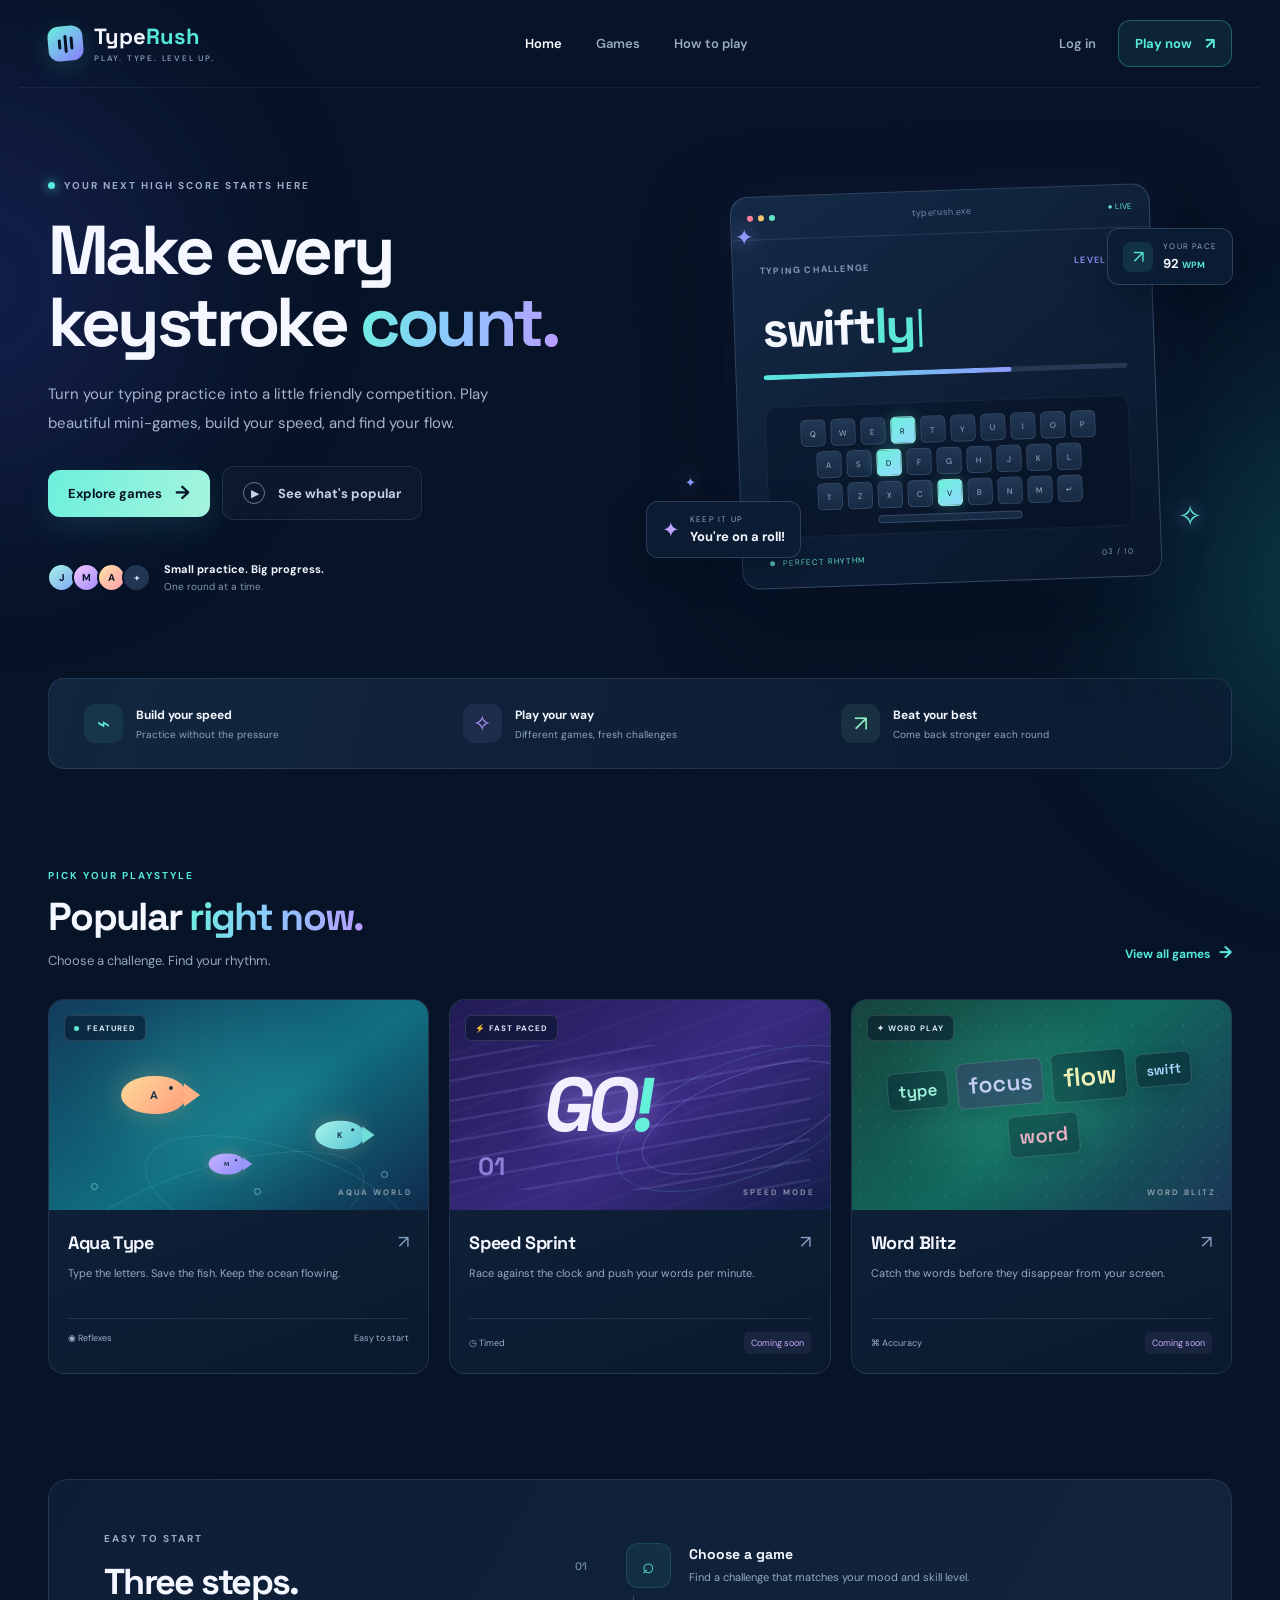
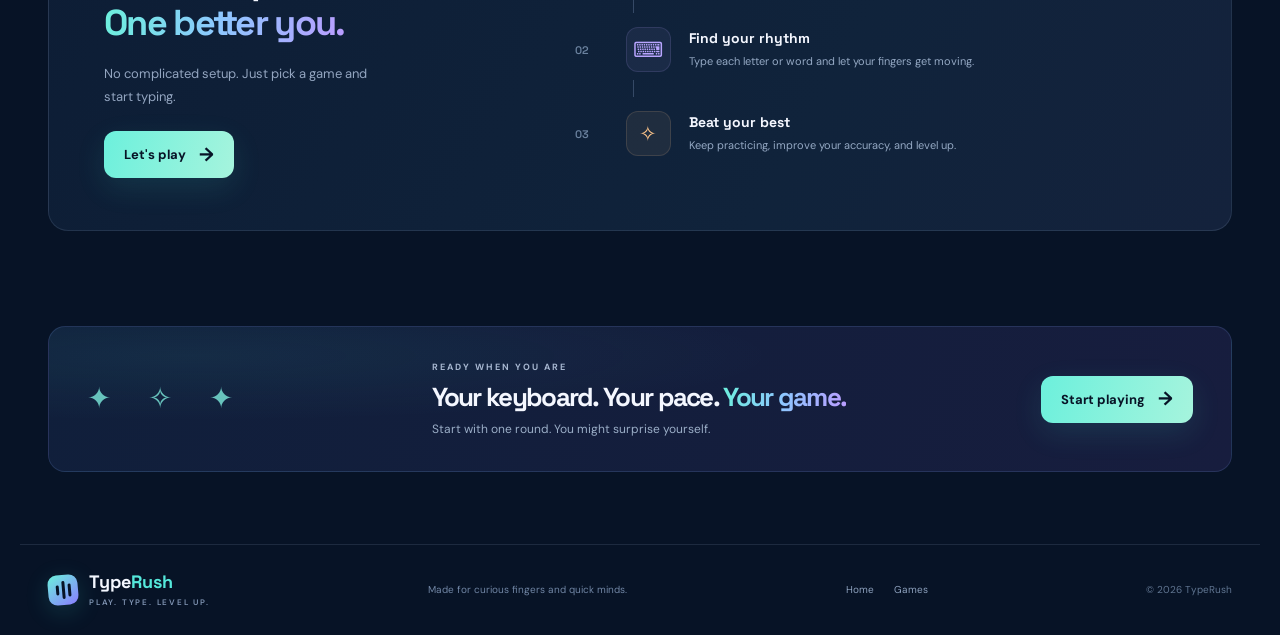
==== home.html @ 3b127569 "Add files via upload" ====
<!DOCTYPE html>
<html lang="en">
<head>
    <meta charset="UTF-8">
    <meta name="viewport" content="width=device-width, initial-scale=1.0">
    <meta name="theme-color" content="#071326">

    <title>TypeRush — Make Every Keystroke Count</title>

    <link rel="preconnect" href="https://fonts.googleapis.com">
    <link rel="preconnect" href="https://fonts.gstatic.com" crossorigin>

    <link href="https://fonts.googleapis.com/css2?family=DM+Sans:wght@400;500;600;700&family=Space+Grotesk:wght@400;500;600;700&display=swap"
          rel="stylesheet">

    <link rel="stylesheet" href="home.css">
</head>

<body>

    <div class="ambient ambient-one"></div>
    <div class="ambient ambient-two"></div>

    <!-- NAVIGATION -->
    <header class="site-header">

        <a class="brand" href="home.html">
            <span class="brand-mark">
                <span></span>
                <span></span>
                <span></span>
            </span>

            <span>
                Type<span class="brand-accent">Rush</span>
                <small>PLAY. TYPE. LEVEL UP.</small>
            </span>
        </a>

        <nav class="nav-links">
            <a class="active" href="home.html">Home</a>
            <a href="games.html">Games</a>
            <a href="#how-it-works">How to play</a>
        </nav>

        <div class="header-actions">
            <a class="login-link" href="index.html">Log in</a>

            <a class="button button-small" href="games.html">
                Play now <span>↗</span>
            </a>

            <button class="menu-toggle"
                    id="menuToggle"
                    aria-label="Toggle navigation">
                ☰
            </button>
        </div>

    </header>

    <main>

        <!-- HERO SECTION -->
        <section class="hero">

            <div class="hero-copy">

                <div class="eyebrow">
                    <span class="live-dot"></span>
                    YOUR NEXT HIGH SCORE STARTS HERE
                </div>

                <h1>
                    Make every<br>
                    keystroke <span class="gradient-text">count.</span>
                </h1>

                <p class="hero-description">
                    Turn your typing practice into a little friendly
                    competition. Play beautiful mini-games, build your
                    speed, and find your flow.
                </p>

                <div class="hero-actions">
                    <a class="button button-primary" href="games.html">
                        Explore games <span class="arrow">→</span>
                    </a>

                    <a class="button button-quiet" href="#popular">
                        <span class="play-icon">▶</span>
                        See what's popular
                    </a>
                </div>

                <div class="hero-proof">
                    <div class="avatar-stack">
                        <span>J</span>
                        <span>M</span>
                        <span>A</span>
                        <span>+</span>
                    </div>

                    <div>
                        <strong>Small practice. Big progress.</strong>
                        <small>One round at a time.</small>
                    </div>
                </div>

            </div>

            <!-- TYPING GAME PREVIEW -->
            <div class="hero-art">

                <div class="art-orbit orbit-a"></div>
                <div class="art-orbit orbit-b"></div>

                <div class="floating-chip chip-speed">
                    <span class="chip-icon">↗</span>

                    <span>
                        <small>YOUR PACE</small>
                        <strong>92 <em>WPM</em></strong>
                    </span>
                </div>

                <div class="floating-chip chip-streak">
                    <span class="streak-icon">✦</span>

                    <span>
                        <small>KEEP IT UP</small>
                        <strong>You're on a roll!</strong>
                    </span>
                </div>

                <div class="game-window">

                    <div class="window-top">
                        <div class="window-dots">
                            <i></i>
                            <i></i>
                            <i></i>
                        </div>

                        <span>typerush.exe</span>
                        <span class="window-live">● LIVE</span>
                    </div>

                    <div class="window-body">

                        <div class="mini-label">
                            TYPING CHALLENGE
                            <span>LEVEL 04</span>
                        </div>

                        <div class="mini-word">
                            swift<span>ly</span><b class="cursor"></b>
                        </div>

                        <div class="mini-progress">
                            <span></span>
                        </div>

                        <div class="keyboard">

                            <div class="key-row">
                                <span>Q</span><span>W</span><span>E</span>
                                <span class="key-lit">R</span><span>T</span>
                                <span>Y</span><span>U</span><span>I</span>
                                <span>O</span><span>P</span>
                            </div>

                            <div class="key-row indent">
                                <span>A</span><span>S</span>
                                <span class="key-lit">D</span>
                                <span>F</span><span>G</span><span>H</span>
                                <span>J</span><span>K</span><span>L</span>
                            </div>

                            <div class="key-row indent-two">
                                <span>⇧</span><span>Z</span><span>X</span>
                                <span>C</span><span class="key-lit">V</span>
                                <span>B</span><span>N</span><span>M</span>
                                <span>↵</span>
                            </div>

                            <div class="space-key"></div>

                        </div>

                        <div class="window-footer">
                            <span><i class="tiny-green"></i> PERFECT RHYTHM</span>
                            <span>03 / 10</span>
                        </div>

                    </div>
                </div>

                <div class="spark spark-one">✦</div>
                <div class="spark spark-two">✧</div>
                <div class="spark spark-three">✦</div>

            </div>

        </section>

        <!-- BENEFITS -->
        <section class="stats-strip">

            <div>
                <span class="stat-icon">⌁</span>
                <span>
                    <strong>Build your speed</strong>
                    <small>Practice without the pressure</small>
                </span>
            </div>

            <div>
                <span class="stat-icon purple">✧</span>
                <span>
                    <strong>Play your way</strong>
                    <small>Different games, fresh challenges</small>
                </span>
            </div>

            <div>
                <span class="stat-icon mint">↗</span>
                <span>
                    <strong>Beat your best</strong>
                    <small>Come back stronger each round</small>
                </span>
            </div>

        </section>

        <!-- POPULAR GAMES -->
        <section class="popular-section" id="popular">

            <div class="section-heading">

                <div>
                    <div class="eyebrow section-eyebrow">
                        PICK YOUR PLAYSTYLE
                    </div>

                    <h2>
                        Popular <span class="gradient-text">right now.</span>
                    </h2>

                    <p>Choose a challenge. Find your rhythm.</p>
                </div>

                <a class="text-link" href="games.html">
                    View all games <span>→</span>
                </a>

            </div>

            <div class="game-grid">

                <!-- AQUA TYPE -->
                <a class="game-card aqua-card" href="game.html">

                    <div class="card-art aquarium-art">

                        <span class="card-badge">
                            <i></i> FEATURED
                        </span>

                        <div class="water-glow"></div>

                        <div class="fish fish-one">
                            <b>A</b><span></span>
                        </div>

                        <div class="fish fish-two">
                            <b>K</b><span></span>
                        </div>

                        <div class="fish fish-three">
                            <b>M</b><span></span>
                        </div>

                        <div class="bubble bubble-one"></div>
                        <div class="bubble bubble-two"></div>
                        <div class="bubble bubble-three"></div>

                        <span class="art-caption">AQUA WORLD</span>

                    </div>

                    <div class="card-content">

                        <div class="card-title-row">
                            <h3>Aqua Type</h3>
                            <span class="card-arrow">↗</span>
                        </div>

                        <p>
                            Type the letters. Save the fish.
                            Keep the ocean flowing.
                        </p>

                        <div class="card-meta">
                            <span>◉ Reflexes</span>
                            <span>Easy to start</span>
                        </div>

                    </div>

                </a>

                <!-- SPEED SPRINT -->
                <a class="game-card sprint-card" href="games.html">

                    <div class="card-art sprint-art">

                        <span class="card-badge">⚡ FAST PACED</span>

                        <div class="speed-lines"></div>

                        <div class="speed-word">GO<span>!</span></div>

                        <div class="speed-ring ring-one"></div>
                        <div class="speed-ring ring-two"></div>

                        <div class="speed-number">01</div>

                        <span class="art-caption">SPEED MODE</span>

                    </div>

                    <div class="card-content">

                        <div class="card-title-row">
                            <h3>Speed Sprint</h3>
                            <span class="card-arrow">↗</span>
                        </div>

                        <p>
                            Race against the clock and push your
                            words per minute.
                        </p>

                        <div class="card-meta">
                            <span>◷ Timed</span>
                            <span class="coming-soon">Coming soon</span>
                        </div>

                    </div>

                </a>

                <!-- WORD BLITZ -->
                <a class="game-card word-card" href="games.html">

                    <div class="card-art word-art">

                        <span class="card-badge">✦ WORD PLAY</span>

                        <div class="word-cloud">
                            <span>type</span>
                            <span>focus</span>
                            <span>flow</span>
                            <span>swift</span>
                            <span>word</span>
                        </div>

                        <div class="word-glow"></div>

                        <span class="art-caption">WORD BLITZ</span>

                    </div>

                    <div class="card-content">

                        <div class="card-title-row">
                            <h3>Word Blitz</h3>
                            <span class="card-arrow">↗</span>
                        </div>

                        <p>
                            Catch the words before they disappear
                            from your screen.
                        </p>

                        <div class="card-meta">
                            <span>⌘ Accuracy</span>
                            <span class="coming-soon">Coming soon</span>
                        </div>

                    </div>

                </a>

            </div>

        </section>

        <!-- HOW TO PLAY -->
        <section class="how-section" id="how-it-works">

            <div class="how-intro">

                <div class="eyebrow">EASY TO START</div>

                <h2>
                    Three steps.<br>
                    <span class="gradient-text">One better you.</span>
                </h2>

                <p>
                    No complicated setup. Just pick a game
                    and start typing.
                </p>

                <a class="button button-primary" href="games.html">
                    Let's play <span class="arrow">→</span>
                </a>

            </div>

            <div class="steps">

                <div class="step">
                    <span class="step-number">01</span>
                    <div class="step-icon">⌕</div>

                    <div>
                        <h3>Choose a game</h3>
                        <p>
                            Find a challenge that matches your mood
                            and skill level.
                        </p>
                    </div>

                    <span class="step-line"></span>
                </div>

                <div class="step">
                    <span class="step-number">02</span>
                    <div class="step-icon">⌨</div>

                    <div>
                        <h3>Find your rhythm</h3>
                        <p>
                            Type each letter or word and let your
                            fingers get moving.
                        </p>
                    </div>

                    <span class="step-line"></span>
                </div>

                <div class="step">
                    <span class="step-number">03</span>
                    <div class="step-icon">✧</div>

                    <div>
                        <h3>Beat your best</h3>
                        <p>
                            Keep practicing, improve your accuracy,
                            and level up.
                        </p>
                    </div>
                </div>

            </div>

        </section>

        <!-- BOTTOM CTA -->
        <section class="bottom-cta">

            <div class="cta-stars">✦　✧　✦</div>

            <div>
                <div class="eyebrow">READY WHEN YOU ARE</div>

                <h2>
                    Your keyboard. Your pace.
                    <span class="gradient-text">Your game.</span>
                </h2>

                <p>
                    Start with one round. You might surprise yourself.
                </p>
            </div>

            <a class="button button-primary" href="games.html">
                Start playing <span class="arrow">→</span>
            </a>

        </section>

    </main>

    <!-- FOOTER -->
    <footer class="site-footer">

        <a class="brand footer-brand" href="home.html">

            <span class="brand-mark">
                <span></span><span></span><span></span>
            </span>

            <span>
                Type<span class="brand-accent">Rush</span>
                <small>PLAY. TYPE. LEVEL UP.</small>
            </span>

        </a>

        <span>Made for curious fingers and quick minds.</span>

        <div>
            <a href="home.html">Home</a>
            <a href="games.html">Games</a>
        </div>

        <span class="copyright">
            © <span id="year"></span> TypeRush
        </span>

    </footer>

    <script src="home.js"></script>

</body>
</html>
---- home.css ----
* {
    box-sizing: border-box;
}

:root {
    --bg: #071326;
    --panel: #0d1d35;
    --text: #f4f7ff;
    --muted: #9aabc4;
    --cyan: #55e8db;
    --purple: #a78bfa;
    --line: rgba(174, 198, 231, 0.13);
}

html {
    scroll-behavior: smooth;
    scroll-padding-top: 90px;
}

body {
    margin: 0;
    background: var(--bg);
    color: var(--text);
    font-family: "DM Sans", sans-serif;
    overflow-x: hidden;
}

body::before {
    content: "";
    position: fixed;
    inset: 0;
    pointer-events: none;
    z-index: -2;
    background-image: radial-gradient(
        rgba(158, 190, 235, 0.14) 0.7px,
        transparent 0.7px
    );
    background-size: 23px 23px;
    opacity: 0.23;
}

.ambient {
    position: absolute;
    z-index: -1;
    filter: blur(100px);
    border-radius: 50%;
    pointer-events: none;
    opacity: 0.18;
}

.ambient-one {
    width: 430px;
    height: 430px;
    background: #4b54e8;
    top: 70px;
    left: -240px;
}

.ambient-two {
    width: 400px;
    height: 400px;
    background: #1ddbc5;
    top: 390px;
    right: -280px;
}

/* HEADER */

.site-header {
    height: 88px;
    max-width: 1240px;
    margin: auto;
    padding: 0 28px;
    display: flex;
    align-items: center;
    justify-content: space-between;
    gap: 28px;
    border-bottom: 1px solid rgba(174, 198, 231, 0.08);
}

.brand {
    display: flex;
    align-items: center;
    gap: 11px;
    text-decoration: none;
    color: var(--text);
    font-family: "Space Grotesk", sans-serif;
    font-weight: 700;
    font-size: 22px;
    line-height: 1;
}

.brand-accent {
    color: var(--cyan);
}

.brand small {
    display: block;
    font: 600 8px "DM Sans", sans-serif;
    letter-spacing: 1.8px;
    color: #8195b4;
    margin-top: 6px;
}

.brand-mark {
    width: 35px;
    height: 35px;
    border-radius: 11px;
    background: linear-gradient(145deg, #6bf1dc, #8a7cff);
    display: flex;
    align-items: center;
    justify-content: center;
    gap: 3px;
    transform: rotate(-5deg);
    box-shadow: 0 6px 24px #3fe1d42b;
}

.brand-mark span {
    display: block;
    width: 3px;
    border-radius: 4px;
    background: #071326;
}

.brand-mark span:nth-child(1) {
    height: 10px;
}

.brand-mark span:nth-child(2) {
    height: 18px;
}

.brand-mark span:nth-child(3) {
    height: 13px;
}

.nav-links {
    display: flex;
    align-items: center;
    gap: 34px;
}

.nav-links a,
.login-link {
    font-size: 13px;
    font-weight: 600;
    text-decoration: none;
    color: #98a9c2;
    transition: 0.2s;
}

.nav-links a:hover,
.nav-links a.active,
.login-link:hover {
    color: #fff;
}

.header-actions {
    display: flex;
    align-items: center;
    gap: 22px;
}

/* BUTTONS */

.button {
    display: inline-flex;
    align-items: center;
    justify-content: center;
    gap: 13px;
    text-decoration: none;
    font-weight: 700;
    font-size: 13px;
    border-radius: 12px;
    padding: 15px 20px;
    transition: transform 0.2s, box-shadow 0.2s;
}

.button:hover {
    transform: translateY(-2px);
}

.button-small {
    padding: 12px 16px;
    border: 1px solid rgba(85, 232, 219, 0.3);
    background: rgba(85, 232, 219, 0.08);
    color: var(--cyan);
}

.button-small span {
    font-size: 16px;
}

.button-primary {
    color: #071326;
    background: linear-gradient(105deg, #6cf0dc, #a6f4dd);
    box-shadow: 0 10px 30px rgba(64, 222, 202, 0.12);
}

.button-primary:hover {
    box-shadow: 0 12px 32px rgba(64, 222, 202, 0.24);
}

.button-quiet {
    color: #c5d2e5;
    border: 1px solid var(--line);
    background: rgba(255, 255, 255, 0.025);
}

.arrow {
    font-size: 19px;
    line-height: 12px;
}

.play-icon {
    font-size: 10px;
    width: 22px;
    height: 22px;
    border: 1px solid #617692;
    border-radius: 50%;
    display: grid;
    place-items: center;
    padding-left: 2px;
}

.menu-toggle {
    display: none;
    color: white;
    background: none;
    border: 0;
    font-size: 24px;
}

/* HERO */

.hero {
    max-width: 1240px;
    margin: auto;
    padding: 83px 28px 77px;
    display: grid;
    grid-template-columns: 1fr 1fr;
    gap: 40px;
    align-items: center;
    min-height: 590px;
}

.hero-copy {
    position: relative;
    z-index: 2;
}

.eyebrow {
    font-size: 10px;
    letter-spacing: 2px;
    font-weight: 700;
    color: #9cacc6;
    display: flex;
    align-items: center;
    gap: 9px;
}

.live-dot {
    height: 7px;
    width: 7px;
    background: var(--cyan);
    border-radius: 50%;
    box-shadow: 0 0 12px var(--cyan);
}

h1,
h2,
h3 {
    font-family: "Space Grotesk", sans-serif;
}

h1 {
    font-size: clamp(48px, 5.4vw, 72px);
    line-height: 1.04;
    letter-spacing: -3.8px;
    margin: 23px 0 22px;
    font-weight: 700;
}

.gradient-text {
    background: linear-gradient(
        100deg,
        #6cf0dc 0%,
        #8dc7ff 48%,
        #ba9cff 100%
    );
    -webkit-background-clip: text;
    background-clip: text;
    color: transparent;
}

.hero-description {
    max-width: 470px;
    font-size: 15px;
    line-height: 1.9;
    color: #a5b4cb;
}

.hero-actions {
    display: flex;
    align-items: center;
    gap: 12px;
    flex-wrap: wrap;
    margin-top: 29px;
}

.hero-proof {
    display: flex;
    align-items: center;
    gap: 13px;
    margin-top: 42px;
}

.avatar-stack {
    display: flex;
    padding-left: 3px;
}

.avatar-stack span {
    width: 29px;
    height: 29px;
    border-radius: 50%;
    display: grid;
    place-items: center;
    margin-left: -4px;
    border: 2px solid var(--bg);
    font-size: 10px;
    font-weight: 700;
    color: #081326;
    background: linear-gradient(135deg, #a5f3e5, #81a8f7);
}

.avatar-stack span:nth-child(2) {
    background: linear-gradient(135deg, #f5c7ff, #a18bff);
}

.avatar-stack span:nth-child(3) {
    background: linear-gradient(135deg, #ffe1a5, #ff9eab);
}

.avatar-stack span:nth-child(4) {
    background: #203652;
    color: #d5e5ff;
}

.hero-proof strong,
.hero-proof small {
    display: block;
}

.hero-proof strong {
    font-size: 11px;
}

.hero-proof small {
    font-size: 10px;
    color: #8497b3;
    margin-top: 4px;
}

/* HERO TYPING PREVIEW */

.hero-art {
    height: 430px;
    position: relative;
    display: flex;
    align-items: center;
    justify-content: center;
    isolation: isolate;
}

.hero-art::before {
    content: "";
    position: absolute;
    width: 370px;
    height: 370px;
    background: radial-gradient(
        circle,
        rgba(77, 117, 246, 0.22),
        rgba(29, 222, 203, 0.07) 48%,
        transparent 70%
    );
    z-index: -1;
}

.art-orbit {
    position: absolute;
    border: 1px solid rgba(136, 164, 231, 0.16);
    border-radius: 50%;
    transform: rotate(-22deg);
}

.orbit-a {
    width: 440px;
    height: 220px;
}

.orbit-b {
    width: 380px;
    height: 320px;
    transform: rotate(50deg);
    border-color: rgba(88, 232, 219, 0.13);
}

.game-window {
    position: relative;
    width: min(420px, 90%);
    border-radius: 18px;
    background: linear-gradient(
        145deg,
        rgba(21, 43, 72, 0.98),
        rgba(9, 22, 42, 0.98)
    );
    border: 1px solid rgba(163, 192, 231, 0.24);
    box-shadow: 0 30px 80px #0209158a, 0 0 55px #5b72e41b;
    overflow: hidden;
    transform: rotate(-2deg);
    animation: float 6s ease-in-out infinite;
}

.window-top {
    height: 43px;
    border-bottom: 1px solid var(--line);
    display: flex;
    align-items: center;
    justify-content: space-between;
    padding: 0 16px;
    color: #6f86a8;
    font-size: 9px;
    letter-spacing: 0.4px;
}

.window-dots {
    display: flex;
    gap: 5px;
}

.window-dots i {
    width: 6px;
    height: 6px;
    border-radius: 50%;
    background: #ff7f96;
}

.window-dots i:nth-child(2) {
    background: #f8c96d;
}

.window-dots i:nth-child(3) {
    background: #67e6c7;
}

.window-live {
    color: #65e8ca;
    font-size: 8px;
}

.window-body {
    padding: 25px 27px 20px;
}

.mini-label {
    display: flex;
    justify-content: space-between;
    color: #8598b8;
    font-size: 9px;
    letter-spacing: 1.2px;
    font-weight: 700;
}

.mini-label span {
    color: #8d8df6;
}

.mini-word {
    font-family: "Space Grotesk", sans-serif;
    font-size: 50px;
    font-weight: 700;
    letter-spacing: -2px;
    margin: 21px 0 13px;
    color: #f5f7ff;
}

.mini-word span {
    color: #5de7d5;
}

.cursor {
    display: inline-block;
    width: 3px;
    height: 38px;
    background: #5de7d5;
    margin-left: 4px;
    vertical-align: -5px;
    animation: blink 1s steps(2) infinite;
}

.mini-progress {
    height: 5px;
    background: #253955;
    border-radius: 8px;
    overflow: hidden;
}

.mini-progress span {
    display: block;
    width: 68%;
    height: 100%;
    border-radius: 8px;
    background: linear-gradient(90deg, #55e8db, #8d9cff);
}

.keyboard {
    margin-top: 27px;
    padding: 13px 10px 10px;
    border-radius: 10px;
    background: rgba(2, 10, 24, 0.28);
    border: 1px solid rgba(157, 184, 221, 0.08);
}

.key-row {
    display: flex;
    justify-content: center;
    gap: 5px;
    margin-bottom: 5px;
}

.key-row span {
    width: 25px;
    height: 27px;
    display: grid;
    place-items: center;
    border: 1px solid #354a67;
    background: linear-gradient(180deg, #233854, #172a43);
    border-radius: 5px;
    color: #9eafc9;
    font-size: 8px;
    box-shadow: 0 2px 0 #091629;
}

.key-row span.key-lit {
    color: #071326;
    background: linear-gradient(145deg, #69f1d9, #94d9ff);
    border-color: #9af5e7;
    box-shadow: 0 0 15px #56e9d44a;
}

.key-row.indent {
    padding: 0 10px;
}

.key-row.indent-two {
    padding: 0 2px;
}

.space-key {
    width: 42%;
    height: 8px;
    margin: 7px auto 0;
    border: 1px solid #354a67;
    border-radius: 5px;
    background: #172a43;
}

.window-footer {
    display: flex;
    justify-content: space-between;
    margin-top: 20px;
    color: #7890b2;
    font-size: 8px;
    letter-spacing: 1px;
}

.window-footer > span:first-child {
    color: #61dfc8;
}

.tiny-green {
    display: inline-block;
    width: 5px;
    height: 5px;
    border-radius: 50%;
    background: #61dfc8;
    margin-right: 5px;
}

.floating-chip {
    position: absolute;
    z-index: 3;
    display: flex;
    align-items: center;
    gap: 10px;
    padding: 12px 15px;
    border-radius: 12px;
    border: 1px solid rgba(166, 193, 230, 0.22);
    background: rgba(12, 29, 53, 0.9);
    backdrop-filter: blur(12px);
    box-shadow: 0 15px 35px #020b1a65;
}

.floating-chip small,
.floating-chip strong {
    display: block;
}

.floating-chip small {
    font-size: 8px;
    letter-spacing: 1.2px;
    color: #91a5c2;
    margin-bottom: 4px;
}

.floating-chip strong {
    font-size: 13px;
}

.floating-chip em {
    font-size: 9px;
    color: var(--cyan);
    font-style: normal;
}

.chip-speed {
    top: 57px;
    right: -1px;
    animation: float 5s ease-in-out infinite;
}

.chip-icon {
    font-size: 18px;
    color: var(--cyan);
    width: 30px;
    height: 30px;
    display: grid;
    place-items: center;
    background: #53e9d41a;
    border-radius: 8px;
}

.chip-streak {
    bottom: 43px;
    left: -14px;
    animation: float 6s ease-in-out infinite reverse;
}

.streak-icon {
    font-size: 21px;
    color: #c1a2ff;
}

.spark {
    position: absolute;
    color: #8d9aff;
    text-shadow: 0 0 18px #8c8cff;
    font-size: 22px;
}

.spark-one {
    top: 52px;
    left: 75px;
}

.spark-two {
    right: 30px;
    bottom: 66px;
    color: #5de7d5;
    font-size: 29px;
}

.spark-three {
    left: 25px;
    bottom: 110px;
    font-size: 13px;
}

/* BENEFITS */

.stats-strip {
    max-width: 1184px;
    margin: 0 auto 100px;
    padding: 25px 35px;
    display: grid;
    grid-template-columns: repeat(3, 1fr);
    gap: 24px;
    background: linear-gradient(
        105deg,
        rgba(20, 42, 68, 0.85),
        rgba(13, 29, 52, 0.75)
    );
    border: 1px solid var(--line);
    border-radius: 16px;
}

.stats-strip > div {
    display: flex;
    align-items: center;
    gap: 13px;
}

.stat-icon {
    width: 39px;
    height: 39px;
    border-radius: 11px;
    display: grid;
    place-items: center;
    color: #5ce9d6;
    background: #5ce9d615;
    font-size: 22px;
}

.stat-icon.purple {
    color: #b39aff;
    background: #b39aff16;
}

.stat-icon.mint {
    color: #91eec2;
    background: #91eec216;
}

.stats-strip strong,
.stats-strip small {
    display: block;
}

.stats-strip strong {
    font-size: 12px;
    margin-bottom: 5px;
}

.stats-strip small {
    font-size: 10px;
    color: #91a4bf;
}

/* POPULAR GAMES */

.popular-section {
    max-width: 1184px;
    margin: 0 auto;
    padding: 0 0 105px;
}

.section-heading {
    display: flex;
    justify-content: space-between;
    align-items: flex-end;
    margin-bottom: 30px;
}

.section-eyebrow {
    color: var(--cyan);
}

h2 {
    font-size: 39px;
    letter-spacing: -1.7px;
    line-height: 1.14;
    margin: 13px 0 10px;
}

.section-heading p,
.how-intro p {
    font-size: 13px;
    color: #93a5c0;
    margin-bottom: 0;
}

.text-link {
    font-size: 12px;
    font-weight: 700;
    color: var(--cyan);
    text-decoration: none;
    padding-bottom: 6px;
}

.text-link span {
    font-size: 17px;
    margin-left: 6px;
}

.game-grid {
    display: grid;
    grid-template-columns: repeat(3, 1fr);
    gap: 20px;
}

.game-card {
    border: 1px solid var(--line);
    border-radius: 16px;
    overflow: hidden;
    text-decoration: none;
    color: inherit;
    background: linear-gradient(
        160deg,
        rgba(18, 39, 66, 0.92),
        rgba(11, 25, 45, 0.95)
    );
    transition: transform 0.25s, border-color 0.25s, box-shadow 0.25s;
}

.game-card:hover {
    transform: translateY(-6px);
    border-color: rgba(98, 231, 217, 0.38);
    box-shadow: 0 20px 45px #020b1a55;
}

.card-art {
    height: 210px;
    position: relative;
    overflow: hidden;
}

.card-badge {
    position: absolute;
    top: 15px;
    left: 15px;
    z-index: 3;
    border: 1px solid #ffffff20;
    border-radius: 6px;
    padding: 7px 9px;
    background: #0713268a;
    color: #dce8f9;
    font-size: 8px;
    letter-spacing: 1px;
    font-weight: 700;
}

.card-badge i {
    display: inline-block;
    width: 5px;
    height: 5px;
    border-radius: 50%;
    background: #5de7d5;
    margin-right: 5px;
}

.art-caption {
    position: absolute;
    bottom: 13px;
    right: 15px;
    color: #ffffff7a;
    font-size: 8px;
    letter-spacing: 2px;
    font-weight: 700;
}

/* AQUA TYPE ART */

.aquarium-art {
    background: linear-gradient(145deg, #123c5b, #116f81 55%, #102b4c);
}

.aquarium-art::before,
.aquarium-art::after {
    content: "";
    position: absolute;
    width: 320px;
    height: 110px;
    border: 1px solid #6ce9db25;
    border-radius: 50%;
    left: 0;
    bottom: -70px;
    transform: rotate(-18deg);
}

.aquarium-art::after {
    left: 90px;
    bottom: -50px;
    width: 280px;
    transform: rotate(18deg);
}

.water-glow {
    position: absolute;
    width: 220px;
    height: 150px;
    top: 25px;
    left: 60px;
    background: #4fe8d91f;
    filter: blur(30px);
    border-radius: 50%;
}

.fish {
    position: absolute;
    width: 65px;
    height: 38px;
    border-radius: 50% 46% 46% 50%;
    background: linear-gradient(135deg, #ffda9a, #ff9d7b);
    box-shadow: 0 0 25px #ffb67c44;
    display: grid;
    place-items: center;
    color: #17334d;
    font-size: 11px;
    font-weight: 700;
    animation: swim 5s ease-in-out infinite;
}

.fish::after {
    content: "";
    position: absolute;
    right: -15px;
    border-top: 13px solid transparent;
    border-bottom: 13px solid transparent;
    border-left: 18px solid #ffb184;
    transform: scale(0.9);
}

.fish span {
    position: absolute;
    width: 4px;
    height: 4px;
    background: #12334b;
    border-radius: 50%;
    right: 13px;
    top: 10px;
}

.fish-one {
    left: 72px;
    top: 76px;
}

.fish-two {
    right: 56px;
    top: 116px;
    transform: scale(0.75);
    background: linear-gradient(135deg, #a8f3e8, #55c5d4);
    animation-delay: -2s;
}

.fish-two::after {
    border-left-color: #72dcd9;
}

.fish-three {
    left: 145px;
    top: 145px;
    transform: scale(0.55);
    background: linear-gradient(135deg, #c5b1ff, #8c8df8);
    animation-delay: -3.2s;
}

.fish-three::after {
    border-left-color: #9c96fa;
}

.bubble {
    position: absolute;
    border: 1px solid #b4fff077;
    border-radius: 50%;
    width: 7px;
    height: 7px;
    animation: rise 5s linear infinite;
}

.bubble-one {
    left: 42px;
    bottom: 20px;
}

.bubble-two {
    left: 205px;
    bottom: 15px;
    animation-delay: -2s;
}

.bubble-three {
    right: 40px;
    bottom: 32px;
    animation-delay: -3.3s;
}

/* SPEED SPRINT ART */

.sprint-art {
    background: linear-gradient(140deg, #211b54, #3a2b82 55%, #131e48);
}

.sprint-art::before {
    content: "";
    position: absolute;
    inset: 0;
    background: repeating-linear-gradient(
        160deg,
        transparent 0 24px,
        #b6a6ff09 25px 27px
    );
}

.speed-lines {
    position: absolute;
    inset: 45px 0 20px;
    background: repeating-linear-gradient(
        170deg,
        transparent 0 17px,
        #a9a0ff25 18px 20px
    );
    transform: translateX(-20px);
}

.speed-word {
    position: absolute;
    top: 56px;
    left: 95px;
    font: 700 76px "Space Grotesk", sans-serif;
    letter-spacing: -6px;
    color: #f4efff;
    text-shadow: 0 0 28px #b19aff8c;
    transform: skew(-9deg);
}

.speed-word span {
    color: #65f1d9;
}

.speed-ring {
    position: absolute;
    border: 1px solid #a59aff4a;
    border-radius: 50%;
    width: 220px;
    height: 85px;
    transform: rotate(-22deg);
    right: -25px;
    top: 75px;
}

.ring-two {
    width: 270px;
    height: 115px;
    right: -48px;
    top: 61px;
    border-color: #66e9d92b;
}

.speed-number {
    position: absolute;
    bottom: 28px;
    left: 28px;
    font: 700 25px "Space Grotesk", sans-serif;
    color: #8b80d8;
}

/* WORD BLITZ ART */

.word-art {
    background: linear-gradient(135deg, #17443e, #11685d 50%, #1b3656);
}

.word-art::before {
    content: "";
    position: absolute;
    inset: 0;
    background-image: radial-gradient(#9bf5d91c 1px, transparent 1px);
    background-size: 17px 17px;
}

.word-glow {
    position: absolute;
    width: 200px;
    height: 140px;
    left: 65px;
    top: 30px;
    background: #51e9b927;
    filter: blur(30px);
    border-radius: 50%;
}

.word-cloud {
    position: absolute;
    inset: 35px 20px;
    display: flex;
    justify-content: center;
    align-content: center;
    align-items: center;
    gap: 9px;
    flex-wrap: wrap;
    transform: rotate(-5deg);
}

.word-cloud span {
    font: 600 17px "Space Grotesk", sans-serif;
    padding: 7px 10px;
    border-radius: 7px;
    border: 1px solid #c2fff32b;
    background: #0a2d36a6;
    color: #a4f3df;
    box-shadow: 0 7px 15px #071b1d33;
}

.word-cloud span:nth-child(2) {
    font-size: 23px;
    color: #d6c8ff;
    background: #312c5eaa;
}

.word-cloud span:nth-child(3) {
    font-size: 26px;
    color: #fff1b6;
}

.word-cloud span:nth-child(4) {
    font-size: 14px;
    color: #a7d9ff;
}

.word-cloud span:nth-child(5) {
    font-size: 20px;
    color: #ffaac6;
}

/* GAME CARD TEXT */

.card-content {
    padding: 20px 19px 19px;
}

.card-title-row {
    display: flex;
    justify-content: space-between;
    align-items: center;
}

.card-title-row h3 {
    font-size: 18px;
    margin: 0;
    letter-spacing: -0.4px;
}

.card-arrow {
    font-size: 18px;
    color: #86a2c6;
    transition: transform 0.2s;
}

.game-card:hover .card-arrow {
    transform: translate(3px, -3px);
    color: var(--cyan);
}

.card-content p {
    font-size: 11px;
    line-height: 1.7;
    color: #96a9c2;
    min-height: 38px;
    margin: 10px 0 16px;
}

.card-meta {
    border-top: 1px solid var(--line);
    padding-top: 13px;
    display: flex;
    justify-content: space-between;
    align-items: center;
    color: #9cb0cb;
    font-size: 9px;
}

.coming-soon {
    color: #c4adff;
    background: #b29aff15;
    padding: 5px 7px;
    border-radius: 5px;
}

/* HOW TO PLAY */

.how-section {
    max-width: 1184px;
    margin: 0 auto 95px;
    padding: 52px 55px;
    display: grid;
    grid-template-columns: 0.8fr 1.2fr;
    gap: 70px;
    border: 1px solid var(--line);
    border-radius: 20px;
    background: linear-gradient(
        120deg,
        #0d1d35,
        #10233b 65%,
        #14223c
    );
}

.how-intro h2 {
    font-size: 36px;
    margin: 17px 0;
}

.how-intro p {
    line-height: 1.8;
    max-width: 290px;
    margin-bottom: 23px;
}

.steps {
    display: flex;
    flex-direction: column;
}

.step {
    display: grid;
    grid-template-columns: 36px 48px 1fr;
    align-items: center;
    gap: 15px;
    position: relative;
    padding: 11px 0 20px;
}

.step:not(:last-child) {
    margin-bottom: 8px;
}

.step-number {
    font: 600 11px "Space Grotesk", sans-serif;
    color: #6b829f;
}

.step-icon {
    width: 45px;
    height: 45px;
    border-radius: 12px;
    display: grid;
    place-items: center;
    color: var(--cyan);
    background: #5ce9d512;
    border: 1px solid #5ce9d522;
    font-size: 21px;
}

.step:nth-child(2) .step-icon {
    color: #b9a5ff;
    background: #b9a5ff12;
    border-color: #b9a5ff22;
}

.step:nth-child(3) .step-icon {
    color: #ffc68b;
    background: #ffc68b12;
    border-color: #ffc68b22;
}

.step h3 {
    font-size: 14px;
    margin: 0 0 5px;
}

.step p {
    font-size: 11px;
    color: #94a8c3;
    line-height: 1.7;
    margin: 0;
}

.step-line {
    position: absolute;
    width: 1px;
    height: 17px;
    background: #354966;
    left: 58px;
    bottom: -5px;
}

/* BOTTOM CTA */

.bottom-cta {
    max-width: 1184px;
    margin: 0 auto 72px;
    padding: 34px 38px;
    display: flex;
    align-items: center;
    justify-content: space-between;
    gap: 25px;
    border: 1px solid #7c9ce52c;
    border-radius: 17px;
    background:
        radial-gradient(ellipse at 12% 20%, #4de5d411, transparent 40%),
        linear-gradient(110deg, #101f3b, #171d3e);
}

.bottom-cta h2 {
    font-size: 26px;
    margin: 10px 0 8px;
}

.bottom-cta p {
    font-size: 12px;
    color: #9baec7;
    margin: 0;
}

.cta-stars {
    font-size: 29px;
    letter-spacing: 4px;
    color: #7debdc;
    opacity: 0.8;
}

.bottom-cta .eyebrow {
    font-size: 9px;
    color: #a7b7d0;
}

/* FOOTER */

.site-footer {
    max-width: 1240px;
    margin: auto;
    border-top: 1px solid var(--line);
    padding: 28px;
    display: flex;
    align-items: center;
    justify-content: space-between;
    gap: 20px;
    color: #7186a5;
    font-size: 10px;
}

.footer-brand {
    font-size: 18px;
}

.footer-brand .brand-mark {
    width: 30px;
    height: 30px;
    border-radius: 9px;
}

.site-footer > div {
    display: flex;
    gap: 20px;
}

.site-footer a:not(.brand) {
    text-decoration: none;
    color: #8da1bd;
}

.site-footer a:hover {
    color: var(--cyan);
}

.copyright {
    color: #607591;
}

/* ANIMATIONS */

@keyframes blink {
    50% {
        opacity: 0;
    }
}

@keyframes float {
    0%, 100% {
        translate: 0 0;
    }

    50% {
        translate: 0 -8px;
    }
}

@keyframes swim {
    0%, 100% {
        translate: 0 0;
    }

    50% {
        translate: 12px -7px;
    }
}

@keyframes rise {
    0% {
        translate: 0 10px;
        opacity: 0;
    }

    20% {
        opacity: 0.8;
    }

    100% {
        translate: 8px -130px;
        opacity: 0;
    }
}

/* RESPONSIVE DESIGN */

@media (max-width: 1050px) {
    .hero {
        gap: 15px;
    }

    .hero-art {
        transform: scale(0.9);
    }

    .popular-section,
    .how-section,
    .bottom-cta,
    .stats-strip {
        margin-left: 24px;
        margin-right: 24px;
    }

    .how-section {
        gap: 35px;
        padding: 42px;
    }

    .nav-links {
        gap: 20px;
    }
}

@media (max-width: 760px) {
    .site-header {
        height: 74px;
        padding: 0 18px;
    }

    .nav-links {
        display: none;
        position: absolute;
        z-index: 10;
        top: 74px;
        left: 0;
        right: 0;
        padding: 20px;
        background: #0b1a30;
        border-bottom: 1px solid var(--line);
        flex-direction: column;
        gap: 22px;
    }

    .nav-links.open {
        display: flex;
    }

    .header-actions {
        gap: 13px;
    }

    .header-actions .login-link {
        display: none;
    }

    .button-small {
        padding: 10px 12px;
        font-size: 11px;
    }

    .menu-toggle {
        display: block;
    }

    .hero {
        padding: 55px 22px 40px;
        grid-template-columns: 1fr;
        gap: 5px;
    }

    .hero-copy {
        text-align: center;
    }

    .hero-copy .eyebrow {
        justify-content: center;
        font-size: 9px;
        letter-spacing: 1.5px;
    }

    .hero-description {
        margin-left: auto;
        margin-right: auto;
        font-size: 14px;
    }

    .hero-actions {
        justify-content: center;
    }

    .hero-proof {
        justify-content: center;
        margin-top: 28px;
    }

    .hero h1 {
        font-size: 54px;
        letter-spacing: -3px;
    }

    .hero-art {
        height: 380px;
        transform: none;
        margin-top: 0;
    }

    .game-window {
        width: min(410px, 88%);
    }

    .chip-speed {
        right: 0;
        top: 32px;
    }

    .chip-streak {
        left: 0;
        bottom: 30px;
    }

    .stats-strip {
        margin-bottom: 75px;
        padding: 23px;
        grid-template-columns: 1fr;
        gap: 20px;
    }

    .popular-section {
        padding: 0 0 75px;
    }

    .section-heading {
        align-items: flex-start;
        gap: 18px;
    }

    .section-heading h2 {
        font-size: 32px;
    }

    .section-heading p {
        font-size: 12px;
    }

    .text-link {
        white-space: nowrap;
        margin-top: 15px;
        font-size: 10px;
    }

    .game-grid {
        grid-template-columns: 1fr;
        gap: 16px;
    }

    .card-art {
        height: 220px;
    }

    .game-card {
        display: grid;
        grid-template-columns: 42% 58%;
    }

    .card-art {
        height: 100%;
        min-height: 230px;
    }

    .card-content {
        padding: 20px 16px;
    }

    .card-title-row h3 {
        font-size: 16px;
    }

    .card-content p {
        min-height: 0;
    }

    .card-meta {
        gap: 8px;
        flex-wrap: wrap;
    }

    .how-section {
        grid-template-columns: 1fr;
        margin-bottom: 70px;
        padding: 30px 24px;
        gap: 28px;
    }

    .how-intro h2 {
        font-size: 32px;
    }

    .bottom-cta {
        margin-bottom: 45px;
        padding: 28px;
        flex-wrap: wrap;
    }

    .bottom-cta h2 {
        font-size: 23px;
    }

    .cta-stars {
        display: none;
    }

    .site-footer {
        padding: 25px 20px;
        flex-wrap: wrap;
    }

    .site-footer > span:nth-child(2) {
        order: 3;
        width: 100%;
    }

    .copyright {
        margin-left: auto;
    }
}

@media (max-width: 430px) {
    .brand {
        font-size: 19px;
    }

    .brand-mark {
        width: 31px;
        height: 31px;
    }

    .header-actions .button-small {
        display: none;
    }

    .hero h1 {
        font-size: 47px;
    }

    .hero-art {
        height: 330px;
    }

    .window-body {
        padding: 20px 16px 16px;
    }

    .mini-word {
        font-size: 42px;
    }

    .key-row {
        gap: 3px;
    }

    .key-row span {
        width: 21px;
        height: 24px;
    }

    .floating-chip {
        padding: 9px 10px;
    }

    .chip-streak {
        bottom: 10px;
    }

    .chip-speed {
        top: 15px;
    }

    .section-heading {
        display: block;
    }

    .text-link {
        display: inline-block;
        margin-top: 18px;
    }

    .game-card {
        grid-template-columns: 1fr;
    }

    .card-art {
        height: 185px;
        min-height: 185px;
    }

    .card-content p {
        min-height: 0;
    }

    .step {
        grid-template-columns: 28px 43px 1fr;
        gap: 11px;
    }

    .step-icon {
        width: 40px;
        height: 40px;
    }

    .step-line {
        left: 49px;
    }

    .bottom-cta .button {
        width: 100%;
    }
}
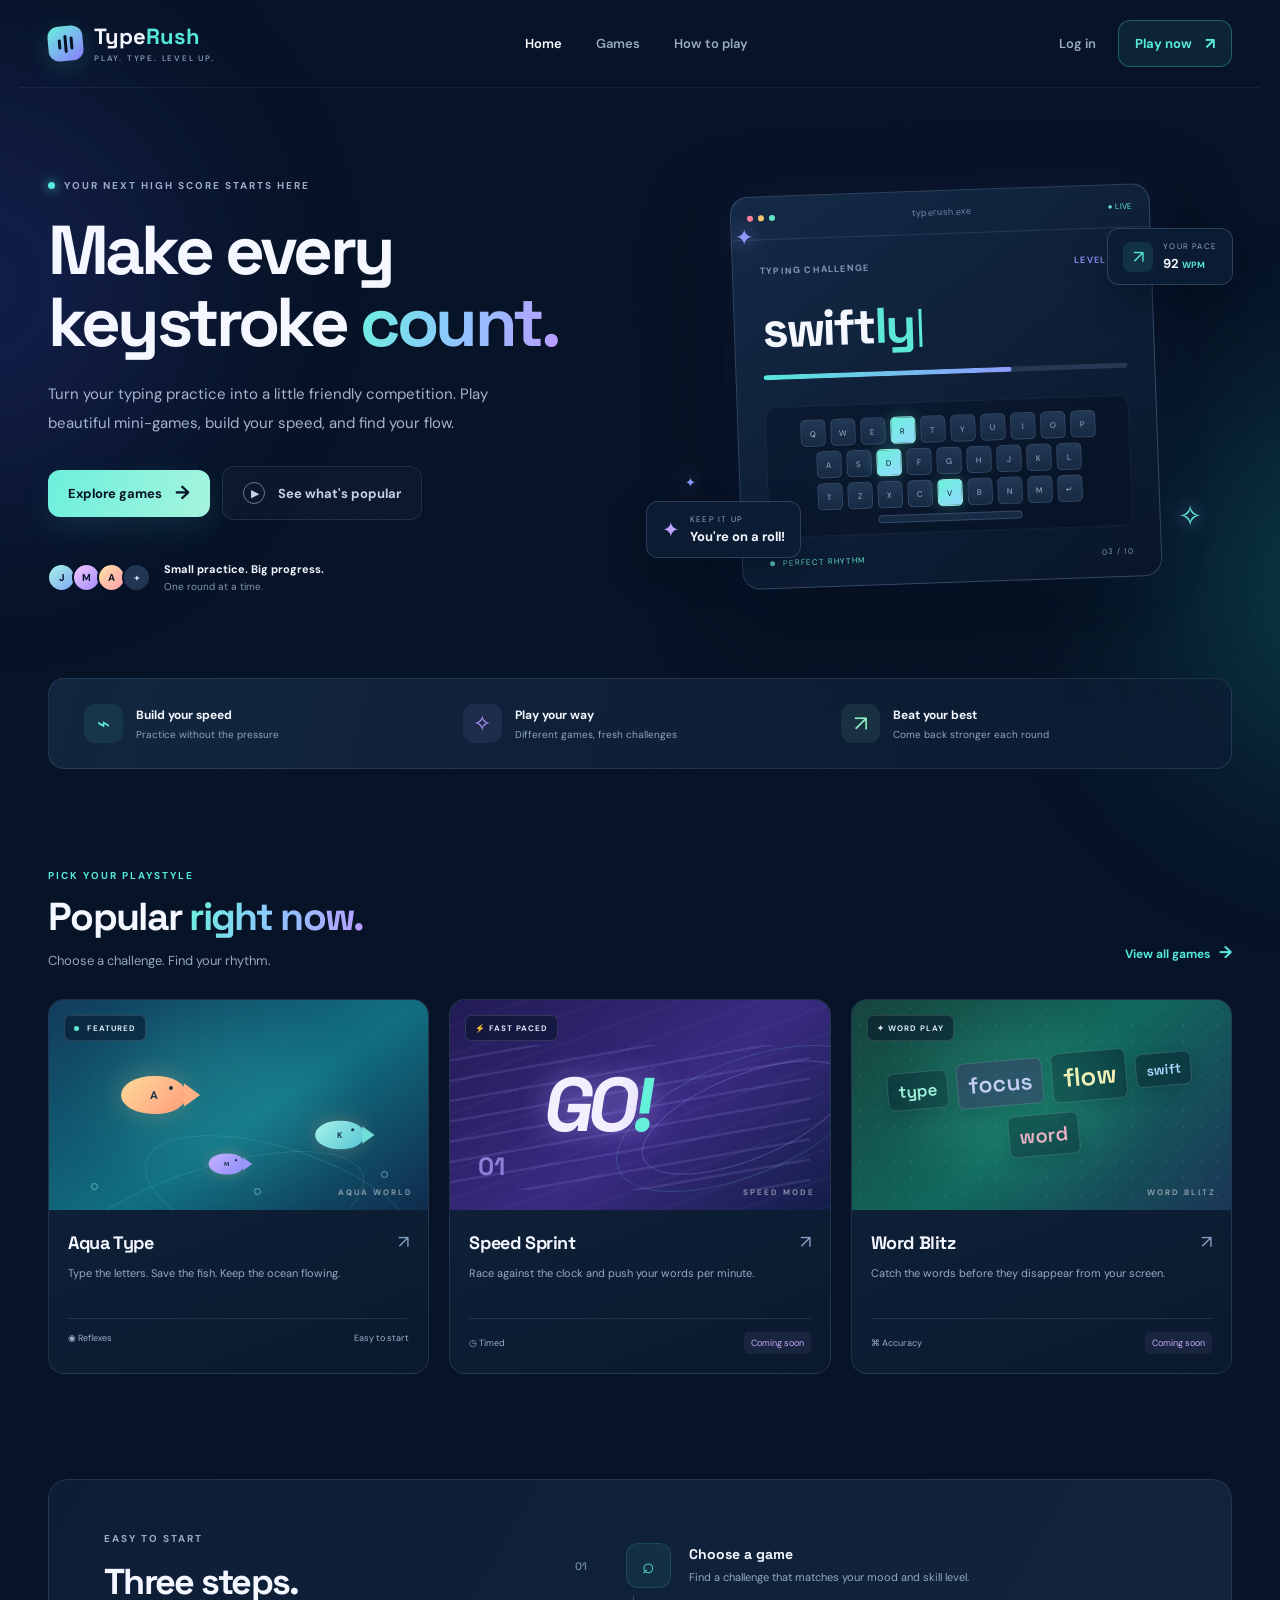
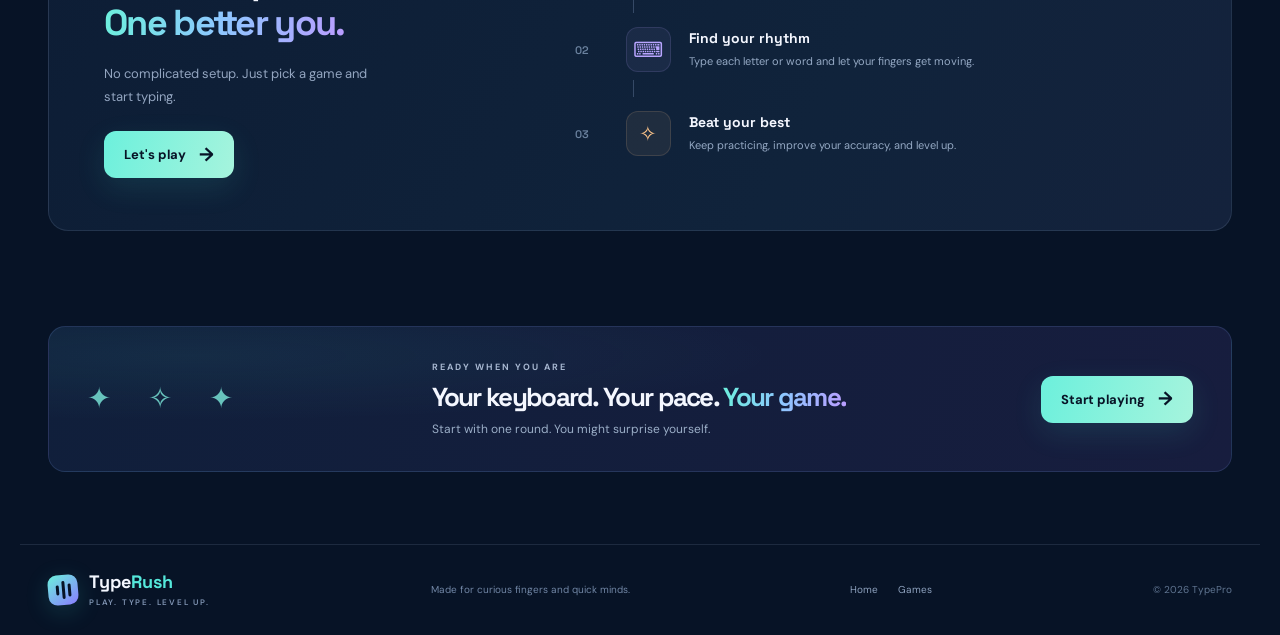
==== commit 30cc5c2c: "Add files via upload" ====
--- a/home.html
+++ b/home.html
@@ -5,7 +5,7 @@
     <meta name="viewport" content="width=device-width, initial-scale=1.0">
     <meta name="theme-color" content="#071326">
 
-    <title>TypeRush — Make Every Keystroke Count</title>
+    <title>TypePro — Make Every Keystroke Count</title>
 
     <link rel="preconnect" href="https://fonts.googleapis.com">
     <link rel="preconnect" href="https://fonts.gstatic.com" crossorigin>
@@ -519,7 +519,7 @@
         </div>
 
         <span class="copyright">
-            © <span id="year"></span> TypeRush
+            © <span id="year"></span> TypePro
         </span>
 
     </footer>
